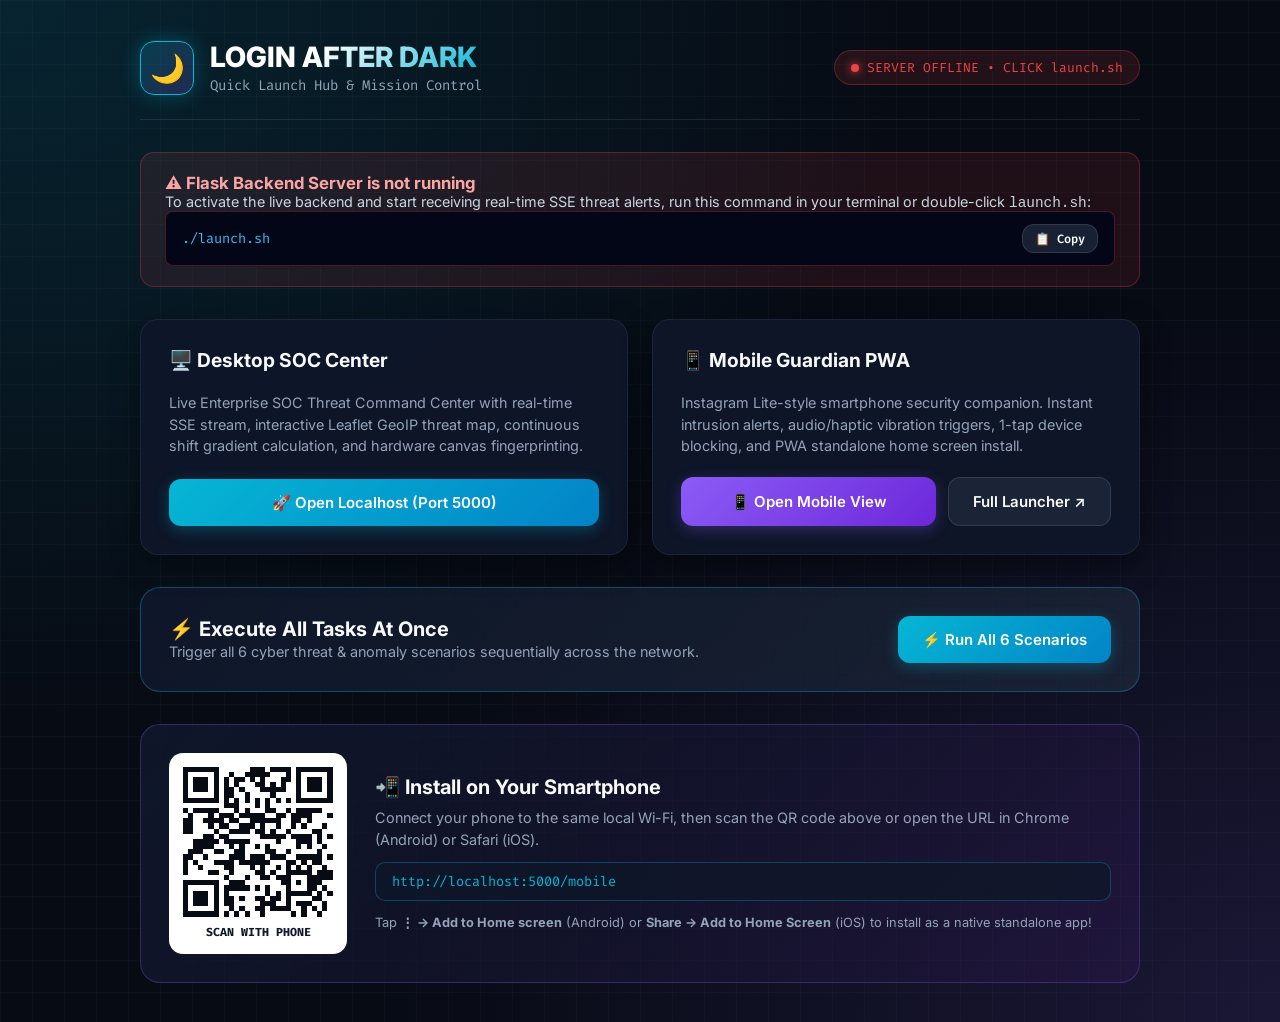
==== LAUNCHER.html @ 12fa97cd "feat: 1-click launcher, mobile PWA install station, and execute-all demo suite" ====
<!DOCTYPE html>
<html lang="en">
<head>
  <meta charset="UTF-8">
  <meta name="viewport" content="width=device-width, initial-scale=1.0">
  <title>Login After Dark — Quick Launch Hub</title>
  
  <link rel="preconnect" href="https://fonts.googleapis.com">
  <link rel="preconnect" href="https://fonts.gstatic.com" crossorigin>
  <link href="https://fonts.googleapis.com/css2?family=Fira+Code:wght@400;500;600;700&family=Inter:wght@300;400;500;600;700;800&display=swap" rel="stylesheet">

  <style>
    :root {
      --bg: #070b14;
      --card-bg: rgba(15, 23, 42, 0.9);
      --card-border: rgba(30, 41, 59, 0.9);
      --cyan: #06b6d4;
      --cyan-glow: rgba(6, 182, 212, 0.3);
      --purple: #8b5cf6;
      --purple-glow: rgba(139, 92, 246, 0.3);
      --emerald: #10b981;
      --red: #ef4444;
      --text: #f8fafc;
      --muted: #94a3b8;
    }

    * {
      box-sizing: border-box;
      margin: 0;
      padding: 0;
    }

    body {
      background-color: var(--bg);
      background-image: 
        radial-gradient(at 0% 0%, rgba(6, 182, 212, 0.15) 0px, transparent 50%),
        radial-gradient(at 100% 100%, rgba(139, 92, 246, 0.15) 0px, transparent 50%),
        linear-gradient(rgba(255, 255, 255, 0.02) 1px, transparent 1px),
        linear-gradient(90deg, rgba(255, 255, 255, 0.02) 1px, transparent 1px);
      background-size: 100% 100%, 100% 100%, 32px 32px, 32px 32px;
      color: var(--text);
      font-family: 'Inter', -apple-system, sans-serif;
      min-height: 100vh;
      padding: 2.5rem 1.5rem;
      display: flex;
      flex-direction: column;
      align-items: center;
    }

    .container {
      width: 100%;
      max-width: 1000px;
      display: flex;
      flex-direction: column;
      gap: 2rem;
    }

    .header {
      display: flex;
      flex-wrap: wrap;
      align-items: center;
      justify-content: space-between;
      gap: 1.5rem;
      padding-bottom: 1.5rem;
      border-bottom: 1px solid rgba(148, 163, 184, 0.15);
    }

    .brand-group {
      display: flex;
      align-items: center;
      gap: 1rem;
    }

    .logo-badge {
      width: 54px;
      height: 54px;
      background: linear-gradient(135deg, rgba(6, 182, 212, 0.2), rgba(139, 92, 246, 0.2));
      border: 1px solid var(--cyan);
      border-radius: 14px;
      display: flex;
      align-items: center;
      justify-content: center;
      font-size: 1.75rem;
      box-shadow: 0 0 20px var(--cyan-glow);
    }

    .brand-title {
      font-size: 1.75rem;
      font-weight: 800;
      background: linear-gradient(135deg, #ffffff 40%, var(--cyan) 100%);
      -webkit-background-clip: text;
      -webkit-text-fill-color: transparent;
    }

    .brand-subtitle {
      color: var(--muted);
      font-size: 0.875rem;
      font-family: 'Fira Code', monospace;
      margin-top: 2px;
    }

    .status-pill {
      display: flex;
      align-items: center;
      gap: 0.5rem;
      padding: 0.5rem 1rem;
      border-radius: 9999px;
      font-size: 0.8125rem;
      font-family: 'Fira Code', monospace;
      transition: all 0.3s ease;
    }

    .status-online {
      background: rgba(16, 185, 129, 0.12);
      border: 1px solid rgba(16, 185, 129, 0.3);
      color: var(--emerald);
    }

    .status-offline {
      background: rgba(239, 68, 68, 0.12);
      border: 1px solid rgba(239, 68, 68, 0.3);
      color: var(--red);
    }

    .status-dot {
      width: 8px;
      height: 8px;
      border-radius: 50%;
      animation: pulse 2s infinite;
    }

    .dot-online {
      background-color: var(--emerald);
      box-shadow: 0 0 10px var(--emerald);
    }

    .dot-offline {
      background-color: var(--red);
      box-shadow: 0 0 10px var(--red);
    }

    @keyframes pulse {
      0%, 100% { opacity: 1; transform: scale(1); }
      50% { opacity: 0.4; transform: scale(0.9); }
    }

    /* Offline Alert */
    .offline-banner {
      background: rgba(239, 68, 68, 0.1);
      border: 1px solid rgba(239, 68, 68, 0.3);
      border-radius: 14px;
      padding: 1.25rem 1.5rem;
      display: flex;
      flex-direction: column;
      gap: 0.75rem;
      color: #fca5a5;
    }

    .code-box {
      background: #020617;
      border: 1px solid rgba(239, 68, 68, 0.3);
      padding: 0.75rem 1rem;
      border-radius: 8px;
      font-family: 'Fira Code', monospace;
      font-size: 0.85rem;
      color: #38bdf8;
      display: flex;
      align-items: center;
      justify-content: space-between;
    }

    /* Grid layout */
    .grid-2 {
      display: grid;
      grid-template-columns: repeat(auto-fit, minmax(300px, 1fr));
      gap: 1.5rem;
    }

    .card {
      background: var(--card-bg);
      border: 1px solid var(--card-border);
      border-radius: 18px;
      padding: 1.75rem;
      backdrop-filter: blur(12px);
      box-shadow: 0 10px 30px rgba(0, 0, 0, 0.4);
      display: flex;
      flex-direction: column;
      gap: 1.25rem;
      transition: all 0.25s ease;
    }

    .card:hover {
      border-color: rgba(6, 182, 212, 0.4);
      transform: translateY(-2px);
    }

    .card-title {
      font-size: 1.2rem;
      font-weight: 700;
      display: flex;
      align-items: center;
      gap: 0.625rem;
    }

    .card-desc {
      color: var(--muted);
      font-size: 0.9rem;
      line-height: 1.5;
    }

    .btn {
      display: inline-flex;
      align-items: center;
      justify-content: center;
      gap: 0.625rem;
      padding: 0.875rem 1.5rem;
      border-radius: 12px;
      font-size: 0.9375rem;
      font-weight: 600;
      cursor: pointer;
      text-decoration: none;
      transition: all 0.2s ease;
      border: none;
      font-family: inherit;
    }

    .btn-primary {
      background: linear-gradient(135deg, #06b6d4, #0284c7);
      color: #ffffff;
      box-shadow: 0 4px 15px var(--cyan-glow);
    }

    .btn-purple {
      background: linear-gradient(135deg, #8b5cf6, #6d28d9);
      color: #ffffff;
      box-shadow: 0 4px 15px var(--purple-glow);
    }

    .btn-secondary {
      background: rgba(30, 41, 59, 0.8);
      border: 1px solid rgba(148, 163, 184, 0.2);
      color: var(--text);
    }

    .runner-box {
      background: linear-gradient(135deg, rgba(15, 23, 42, 0.95), rgba(30, 41, 59, 0.7));
      border: 1px solid rgba(6, 182, 212, 0.35);
      border-radius: 20px;
      padding: 1.75rem;
      display: flex;
      flex-direction: column;
      gap: 1.25rem;
    }

    .mobile-box {
      background: linear-gradient(135deg, rgba(15, 23, 42, 0.95), rgba(88, 28, 135, 0.15));
      border: 1px solid rgba(139, 92, 246, 0.3);
      border-radius: 20px;
      padding: 1.75rem;
      display: grid;
      grid-template-columns: auto 1fr;
      gap: 1.75rem;
      align-items: center;
    }

    @media (max-width: 768px) {
      .mobile-box {
        grid-template-columns: 1fr;
        justify-items: center;
      }
    }

    .qr-card {
      background: #ffffff;
      padding: 0.875rem;
      border-radius: 14px;
      display: flex;
      flex-direction: column;
      align-items: center;
      gap: 0.5rem;
    }

    #qrcode img, #qrcode canvas {
      width: 150px;
      height: 150px;
      display: block;
    }

    .qr-caption {
      color: #0f172a;
      font-size: 0.725rem;
      font-weight: 700;
      font-family: 'Fira Code', monospace;
    }

    .terminal-output {
      background: #020617;
      border: 1px solid rgba(30, 41, 59, 0.8);
      border-radius: 12px;
      padding: 1rem;
      font-family: 'Fira Code', monospace;
      font-size: 0.8rem;
      color: #38bdf8;
      max-height: 160px;
      overflow-y: auto;
      white-space: pre-wrap;
      display: none;
    }
  </style>
</head>
<body>

  <div class="container">

    <!-- Header -->
    <header class="header">
      <div class="brand-group">
        <div class="logo-badge">🌙</div>
        <div>
          <h1 class="brand-title">LOGIN AFTER DARK</h1>
          <p class="brand-subtitle">Quick Launch Hub & Mission Control</p>
        </div>
      </div>
      <div id="status-pill" class="status-pill status-offline">
        <span id="status-dot" class="status-dot dot-offline"></span>
        <span id="status-text">CHECKING SERVER...</span>
      </div>
    </header>

    <!-- Offline Alert Banner (shown if server is not yet running) -->
    <div id="offline-banner" class="offline-banner" style="display: none;">
      <div style="font-weight: 700; font-size: 1.05rem;">⚠️ Flask Backend Server is not running</div>
      <p style="font-size: 0.9rem; color: #cbd5e1;">
        To activate the live backend and start receiving real-time SSE threat alerts, run this command in your terminal or double-click <code>launch.sh</code>:
      </p>
      <div class="code-box">
        <span>./launch.sh</span>
        <button class="btn btn-secondary" style="padding: 0.35rem 0.75rem; font-size: 0.75rem;" onclick="copyCommand()">📋 Copy</button>
      </div>
    </div>

    <!-- Dual Quick Launch Cards -->
    <div class="grid-2">
      
      <!-- Card 1: SOC Dashboard -->
      <div class="card">
        <h2 class="card-title">🖥️ Desktop SOC Center</h2>
        <p class="card-desc">
          Live Enterprise SOC Threat Command Center with real-time SSE stream, interactive Leaflet GeoIP threat map, continuous shift gradient calculation, and hardware canvas fingerprinting.
        </p>
        <div style="display: flex; gap: 0.75rem; margin-top: auto;">
          <a href="http://localhost:5000/" target="_blank" class="btn btn-primary" style="flex: 1;">
            🚀 Open Localhost (Port 5000)
          </a>
        </div>
      </div>

      <!-- Card 2: Mobile Guardian Companion -->
      <div class="card">
        <h2 class="card-title">📱 Mobile Guardian PWA</h2>
        <p class="card-desc">
          Instagram Lite-style smartphone security companion. Instant intrusion alerts, audio/haptic vibration triggers, 1-tap device blocking, and PWA standalone home screen install.
        </p>
        <div style="display: flex; gap: 0.75rem; margin-top: auto;">
          <a href="http://localhost:5000/mobile" target="_blank" class="btn btn-purple" style="flex: 1;">
            📱 Open Mobile View
          </a>
          <a href="http://localhost:5000/launcher" target="_blank" class="btn btn-secondary">
            Full Launcher ↗
          </a>
        </div>
      </div>

    </div>

    <!-- ⚡ EXECUTE ALL TASKS AT ONCE BUTTON -->
    <div class="runner-box">
      <div style="display: flex; justify-content: space-between; align-items: center; flex-wrap: wrap; gap: 1rem;">
        <div>
          <h2 style="font-size: 1.25rem; font-weight: 700;">⚡ Execute All Tasks At Once</h2>
          <p class="card-desc">Trigger all 6 cyber threat & anomaly scenarios sequentially across the network.</p>
        </div>
        <button id="btn-run-all" class="btn btn-primary" onclick="executeAllTasks()">
          ⚡ Run All 6 Scenarios
        </button>
      </div>

      <div id="terminal-log" class="terminal-output"></div>
    </div>

    <!-- 📲 MOBILE PHONE INSTALLATION SECTION -->
    <div class="mobile-box">
      <div class="qr-card">
        <div id="qrcode"></div>
        <span class="qr-caption">SCAN WITH PHONE</span>
      </div>
      <div>
        <h2 style="font-size: 1.25rem; font-weight: 700; margin-bottom: 0.5rem;">📲 Install on Your Smartphone</h2>
        <p class="card-desc" style="margin-bottom: 0.75rem;">
          Connect your phone to the same local Wi-Fi, then scan the QR code above or open the URL in Chrome (Android) or Safari (iOS).
        </p>
        <div style="background: rgba(15, 23, 42, 0.8); border: 1px solid rgba(6, 182, 212, 0.3); padding: 0.6rem 1rem; border-radius: 10px; font-family: 'Fira Code', monospace; font-size: 0.85rem; color: var(--cyan); margin-bottom: 0.75rem;">
          <span id="mobile-url-display">http://localhost:5000/mobile</span>
        </div>
        <p class="card-desc" style="font-size: 0.8rem;">
          Tap <strong>⋮ &rarr; Add to Home screen</strong> (Android) or <strong>Share &rarr; Add to Home Screen</strong> (iOS) to install as a native standalone app!
        </p>
      </div>
    </div>

  </div>

  <script src="static/js/qrcode.min.js"></script>
  <script>
    let localLanIp = "127.0.0.1";
    let serverOnline = false;

    async function checkServerStatus() {
      const pill = document.getElementById('status-pill');
      const dot = document.getElementById('status-dot');
      const text = document.getElementById('status-text');
      const banner = document.getElementById('offline-banner');

      try {
        const resp = await fetch('http://localhost:5000/api/network-info', { mode: 'cors' });
        if (resp.ok) {
          const data = await resp.json();
          localLanIp = data.local_ip;
          serverOnline = true;
          pill.className = "status-pill status-online";
          dot.className = "status-dot dot-online";
          text.innerText = `SERVER ONLINE • LAN: ${localLanIp}:5000`;
          banner.style.display = 'none';

          const mobileUrl = data.mobile_lan_url || `http://${localLanIp}:5000/mobile`;
          document.getElementById('mobile-url-display').innerText = mobileUrl;
          renderQrCode(mobileUrl);
          return;
        }
      } catch (err) {
        // Server offline
      }

      serverOnline = false;
      pill.className = "status-pill status-offline";
      dot.className = "status-dot dot-offline";
      text.innerText = "SERVER OFFLINE • CLICK launch.sh";
      banner.style.display = 'block';
      renderQrCode("http://localhost:5000/mobile");
    }

    let qrRendered = false;
    function renderQrCode(url) {
      if (qrRendered) return;
      const qrEl = document.getElementById('qrcode');
      if (qrEl && typeof QRCode !== 'undefined') {
        qrEl.innerHTML = '';
        new QRCode(qrEl, {
          text: url,
          width: 150,
          height: 150,
          colorDark: "#070b14",
          colorLight: "#ffffff",
          correctLevel: QRCode.CorrectLevel.M
        });
        qrRendered = true;
      }
    }

    function copyCommand() {
      navigator.clipboard.writeText('./launch.sh').then(() => alert("Command './launch.sh' copied to clipboard!"));
    }

    async function executeAllTasks() {
      const btn = document.getElementById('btn-run-all');
      const terminal = document.getElementById('terminal-log');

      if (!serverOnline) {
        alert("Server is offline! Please run ./launch.sh first.");
        return;
      }

      btn.disabled = true;
      btn.innerText = "⚡ Running All Tasks...";
      terminal.style.display = 'block';
      terminal.innerText = `[${new Date().toLocaleTimeString()}] Executing all 6 threat and anomaly scenarios...\n`;

      try {
        const resp = await fetch('http://localhost:5000/api/simulate/run-all', { method: 'POST' });
        const data = await resp.json();
        if (data.results) {
          data.results.forEach((r, idx) => {
            terminal.innerText += `  [${idx+1}/6] ${r.name} -> Classification: ${r.result?.classification || 'OK'}\n`;
            if (r.alert_id) {
              terminal.innerText += `       🚨 Mobile Push Alert #${r.alert_id} dispatched!\n`;
            }
          });
        }
        terminal.innerText += `[${new Date().toLocaleTimeString()}] ✅ ALL TASKS COMPLETED SUCCESSFULLY!\n`;
      } catch (err) {
        terminal.innerText += `❌ Error: ${err.message}\n`;
      }

      btn.disabled = false;
      btn.innerText = "✔ Tasks Executed (Run Again)";
    }

    document.addEventListener('DOMContentLoaded', () => {
      checkServerStatus();
      setInterval(checkServerStatus, 3000);
    });
  </script>
</body>
</html>
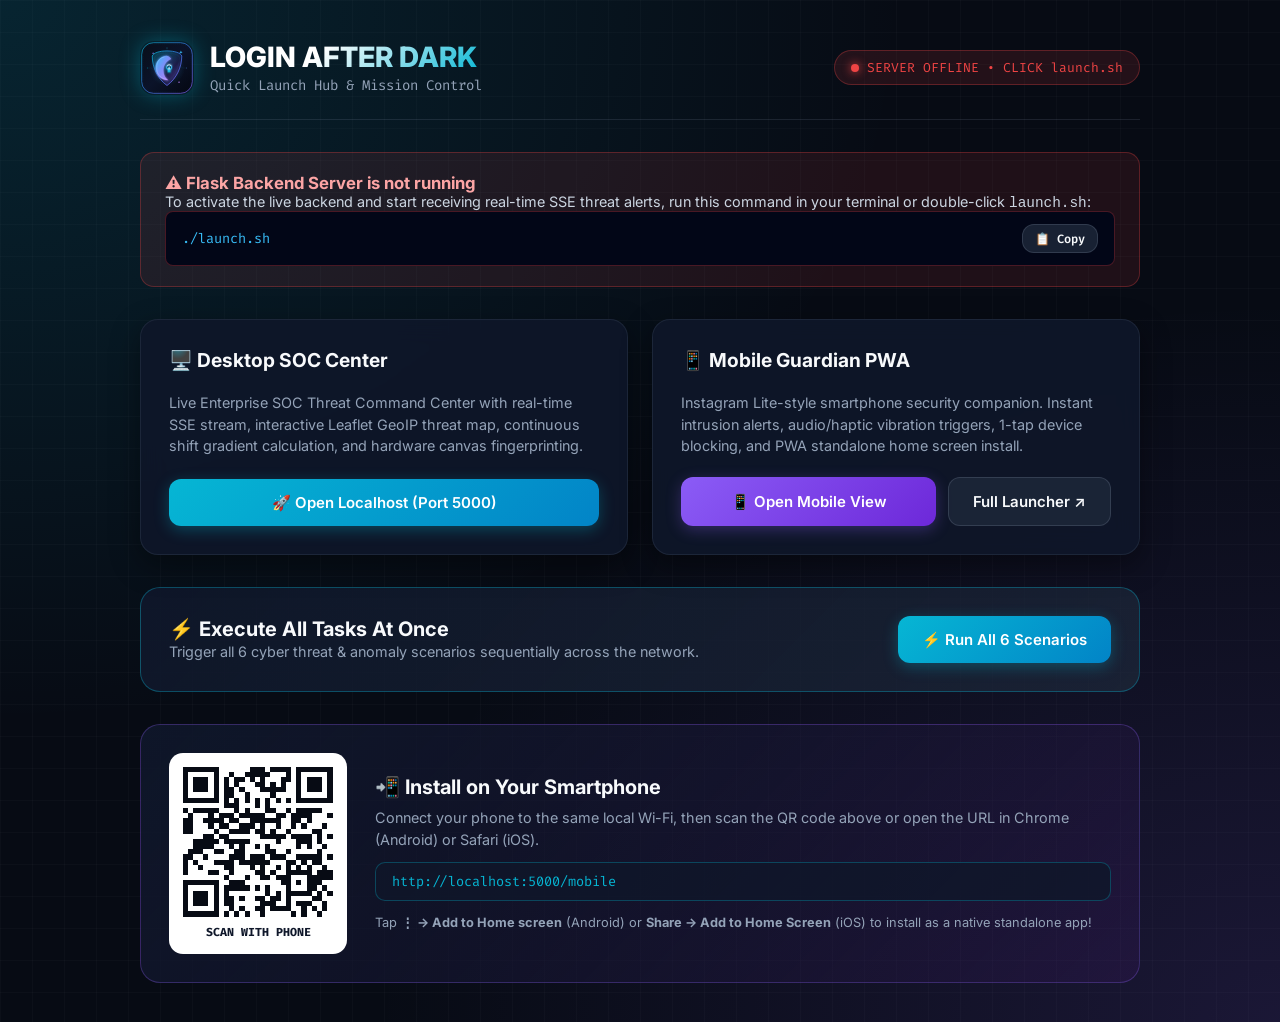
==== commit b0a20762: "Patch-Notes" ====
--- a/LAUNCHER.html
+++ b/LAUNCHER.html
@@ -5,6 +5,9 @@
   <meta name="viewport" content="width=device-width, initial-scale=1.0">
   <title>Login After Dark — Quick Launch Hub</title>
   
+  <link rel="icon" type="image/svg+xml" href="static/img/logo.svg">
+  <link rel="alternate icon" type="image/png" href="static/img/favicon.png">
+  <link rel="apple-touch-icon" href="static/img/icon-192.png">
   <link rel="preconnect" href="https://fonts.googleapis.com">
   <link rel="preconnect" href="https://fonts.gstatic.com" crossorigin>
   <link href="https://fonts.googleapis.com/css2?family=Fira+Code:wght@400;500;600;700&family=Inter:wght@300;400;500;600;700;800&display=swap" rel="stylesheet">
@@ -315,7 +318,7 @@
     <!-- Header -->
     <header class="header">
       <div class="brand-group">
-        <div class="logo-badge">🌙</div>
+        <img src="static/img/logo.svg" alt="Login After Dark" class="logo-badge-img" style="width:54px; height:54px; border-radius:14px; box-shadow:0 0 20px rgba(6,182,212,0.35); flex-shrink:0;">
         <div>
           <h1 class="brand-title">LOGIN AFTER DARK</h1>
           <p class="brand-subtitle">Quick Launch Hub & Mission Control</p>
